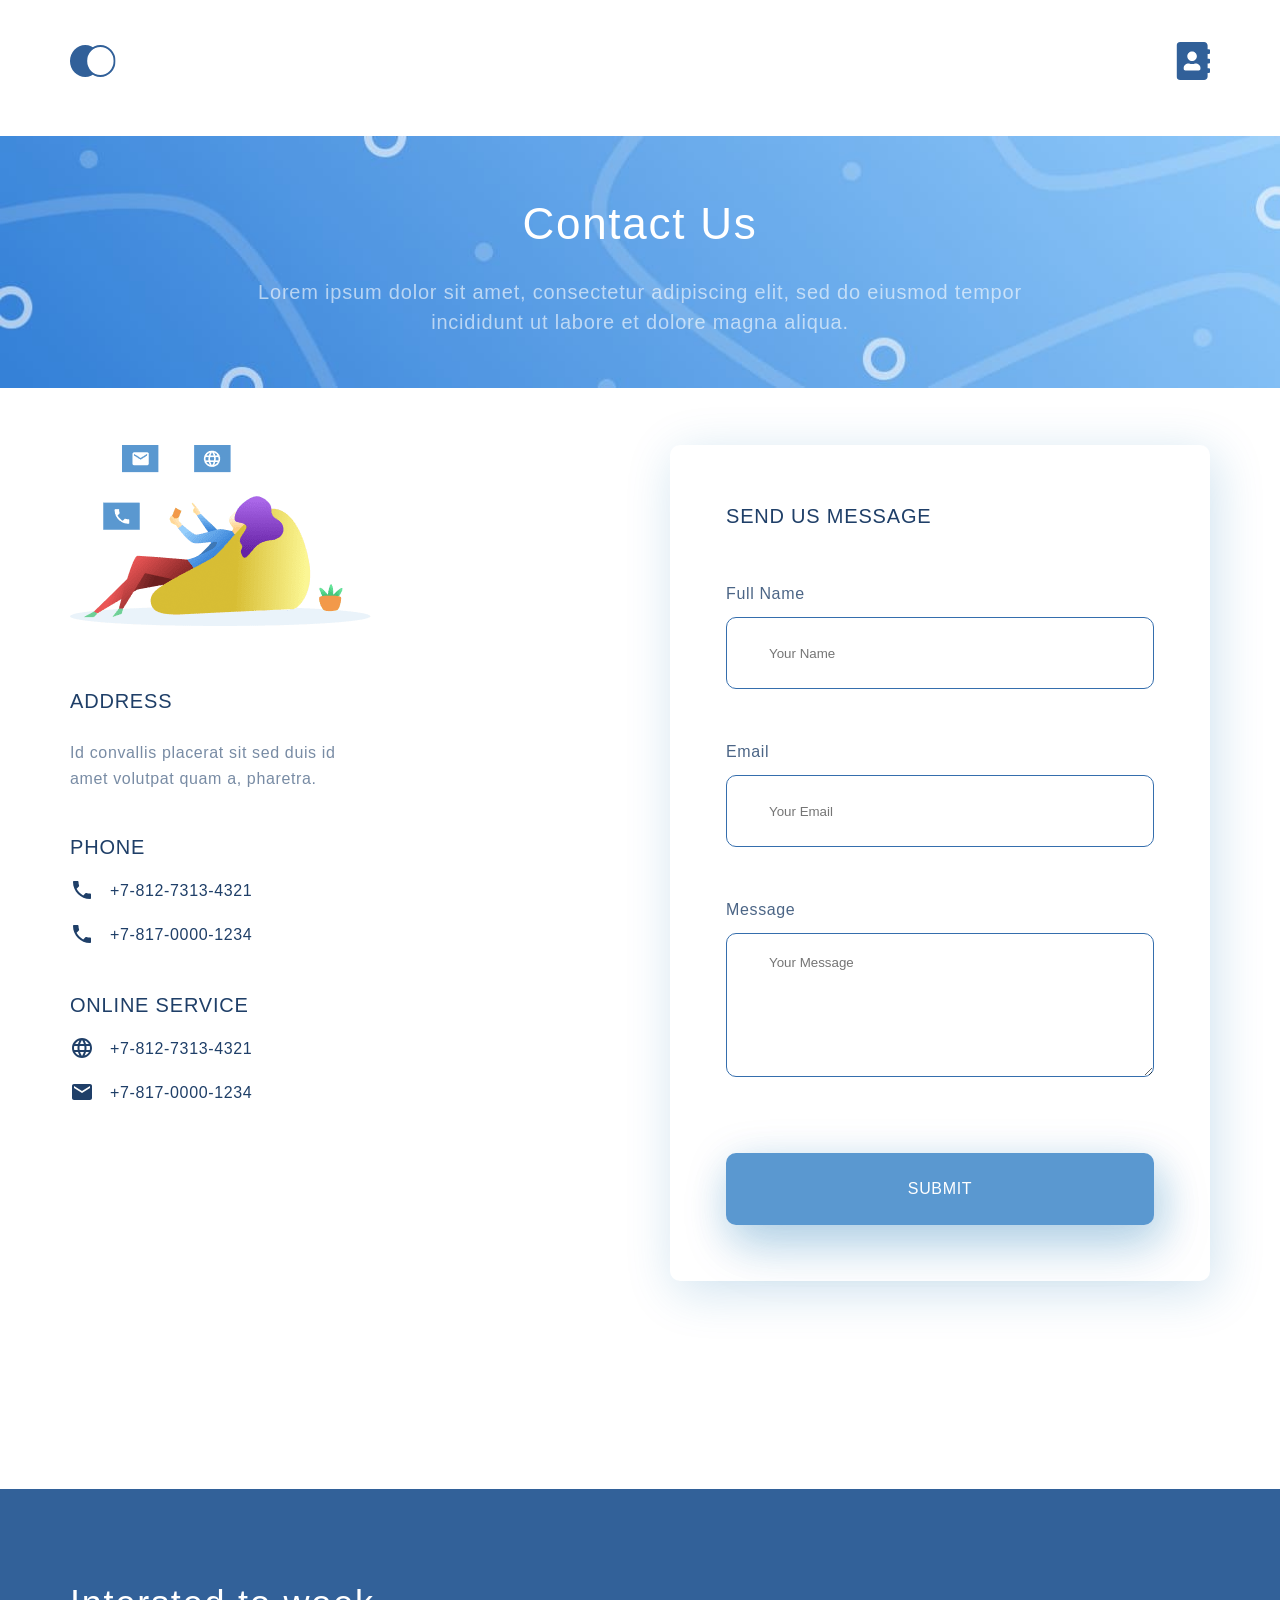
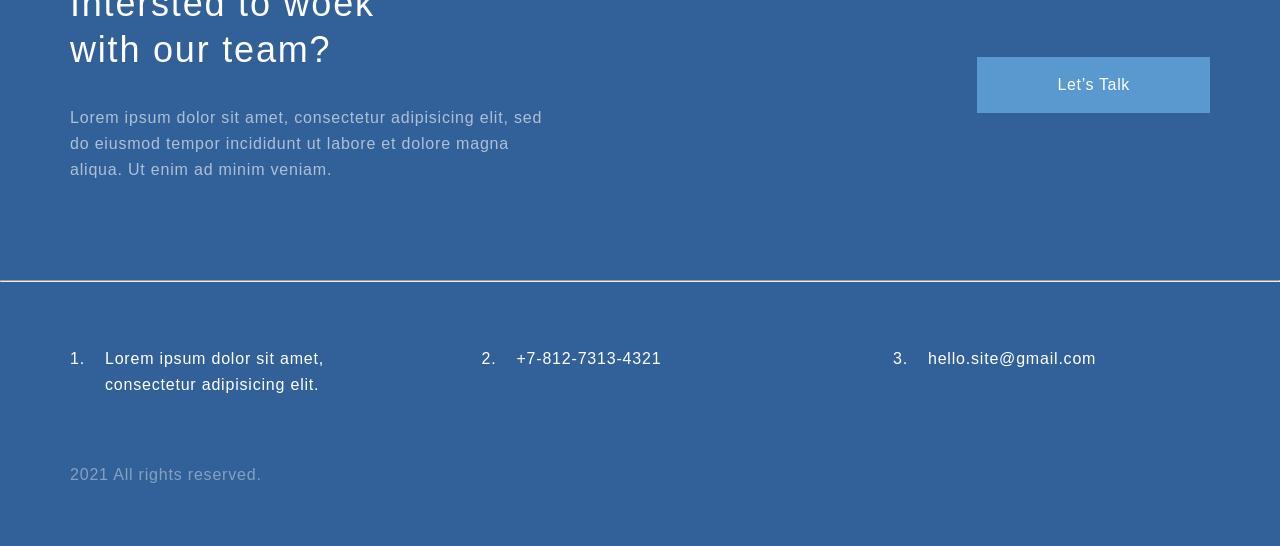
==== contacts.html @ 9a7fa758 "first commit" ====
<!DOCTYPE html>
<html lang="en">
<head>
    <meta charset="UTF-8">
    <meta http-equiv="X-UA-Compatible" content="IE=edge">
    <meta name="viewport" content="width=device-width, initial-scale=1.0">
    <title>Landing page</title>
    <link rel="stylesheet" href="style.css">
</head>
<body>
    

<div class="wrapper">
        <header class="header__contacts center">
            <div class="header__top">
                <div class="header__img">
                    <a class="main__link" href="index.html"><img src="img/logo.svg" alt="logo"></a> 
                </div>
                <div class="header__img">
                    <a class="main__link" href="contacts.html"><img src="img/address-book.svg" alt="address-book"></a>
                    </div>
            </div>
        </header>
        <header class="header__contacts-bottom">
            <h1>Contact Us</h1>
            <p class="header__contacts-bottom-text">Lorem ipsum dolor sit amet, consectetur adipiscing elit, sed do eiusmod tempor incididunt ut labore et dolore magna aliqua. </p>
        </header>
    <div class="main">
        <section class="content__info center">
            <div class="content">
                <div class="content__left">
                        <div class="content__img">
                            <img src="img/contacts/contacts-img.png" alt="contacts img" class="content__photo">
                        </div>
                        <div class="content__descriptions">
                            <h3 class="content__descriptions-heading">Address</h3>
                            <p class="content__descriptions-text">Id convallis placerat sit sed duis id amet volutpat quam a, pharetra.</p>
                        </div>
                        <div class="content__info">
                            <h3 class="content__info-heading">Phone</h3>
                            <ul class="content__info-menu">
                                <li class="content__info-list"><a href="tel:+7-812-7313-4321" class="content__info-link">+7-812-7313-4321</a></li>
                                <li class="content__info-list"><a href="tel:+7-817-0000-1234" class="content__info-link">+7-817-0000-1234</a></li>
                            </ul>
                        </div>
                        <div class="content__email">
                            <h3 class="content__email-heading">Online Service</h3>
                            <ul class="content__email-menu">
                                <li class="content__email-list"><a href="tel:+7-812-7313-4321" class="content__email-link">+7-812-7313-4321</a></li>
                                <li class="content__email-list email-list-email"><a href="tel:+7-817-0000-1234" class="content__email-link">+7-817-0000-1234</a></li>
                            </ul>
                        </div>
                </div>
                <div class="content__right">
                    <form class="content__right-form" action="#">
                        <h3 class="content__right-heading">Send Us Message</h3>
                        <label>Full Name</label>
                        <input class="content__right-input" placeholder="Your Name" type="text" required>
                        <label>Email</label>
                        <input class="content__right-input" placeholder="Your Email" type="email" required>
                        <label>Message</label>
                        <textarea class="content__right-input textarea" placeholder="Your Message"></textarea>
                        <button type="submit">Submit</button>
                    </form>
                </div>

            </div>
        </section>

        <section class="map center">
            <script type="text/javascript" charset="utf-8" async src="https://api-maps.yandex.ru/services/constructor/1.0/js/?um=constructor%3A8682f0d300680ddb1393c851a7692e107ff1461d1471325cd27510610062044e&amp;width=100%25&amp;height=480&amp;lang=ru_RU&amp;scroll=true"></script>

        </section>
    </div>
        <footer class="footer">
            <div class="footer__top center">
                <div class="footer__left">
                    <div class="footer__info">
                        <h3 class="footer__heading">Intersted to woek with our team?</h3>
                        <p class="footer__text">Lorem ipsum dolor sit amet, consectetur adipisicing elit, sed do eiusmod tempor incididunt ut labore et dolore magna aliqua. Ut enim ad minim veniam.</p>
                    </div>
                </div>
                <div class="footer__right">
                    <a class="footer__btn" href="#">Let’s Talk</a>
                </div>
            </div>
                <hr>
            <div class="footer__bottom center">
                <ul class="footer__menu">
                    <li class="footer__list list__one">Lorem ipsum dolor sit amet, consectetur adipisicing elit.</li>
                    <li class="footer__list list__two"> <a class="footer__link" href="tel:+7-812-7313-4321">+7-812-7313-4321</a></li>
                    <li class="footer__list list__three"><a class="footer__link" href="mailto:">hello.site@gmail.com</a></li>
                    <li class="footer__copyright">2021 All rights reserved.</li>
                </ul>
            </div> 
        </footer>

</div>


<script src="test.js"></script>

</body>
</html>
---- style.css ----
* {
  padding: 0;
  margin: 0;
  font-family: Roboto,sans-serif;
  font-style: normal;
  font-weight: normal;
  -webkit-box-sizing: border-box;
          box-sizing: border-box;
}

html, body {
  height: 100%;
}

.wrapper {
  display: -webkit-box;
  display: -ms-flexbox;
  display: flex;
  -webkit-box-orient: vertical;
  -webkit-box-direction: normal;
      -ms-flex-direction: column;
          flex-direction: column;
  height: 100%;
}

.main {
  -webkit-box-flex: 1;
      -ms-flex: 1 0 auto;
          flex: 1 0 auto;
}

.footer {
  -webkit-box-flex: 0;
      -ms-flex: 0 0 auto;
          flex: 0 0 auto;
}

.center {
  padding-left: calc(50% - 570px);
  padding-right: calc(50% - 570px);
}

.header {
  padding-top: 34px;
  padding-bottom: 93px;
  background: -webkit-gradient(linear, left bottom, left top, color-stop(8.84%, #EBF3FB), color-stop(31.12%, rgba(152, 195, 232, 0)));
  background: linear-gradient(0deg, #EBF3FB 8.84%, rgba(152, 195, 232, 0) 31.12%);
}

.header__content {
  display: -webkit-box;
  display: -ms-flexbox;
  display: flex;
  -webkit-box-pack: justify;
      -ms-flex-pack: justify;
          justify-content: space-between;
}

.header__bg {
  width: 555px;
  height: 480px;
  background: url(img/header-bg.png) no-repeat;
  margin-top: 100px;
}

.header__top {
  display: -webkit-box;
  display: -ms-flexbox;
  display: flex;
  -webkit-box-pack: justify;
      -ms-flex-pack: justify;
          justify-content: space-between;
  -webkit-box-align: center;
      -ms-flex-align: center;
          align-items: center;
}

.header__top .main__link {
  display: block;
}

.header__info {
  width: 505px;
  padding-top: 107px;
  padding-bottom: 97px;
}

.header__heading {
  font-weight: 300;
  font-size: 64px;
  line-height: 74px;
  letter-spacing: 0.04em;
  color: #1F3F68;
}

.header__text {
  width: 425px;
  padding-top: 32px;
  font-size: 16px;
  line-height: 26px;
  letter-spacing: 0.05em;
  color: #1F3F68;
  opacity: 0.6;
}

.header__link {
  background: #5A98D0;
  -webkit-box-shadow: 5px 10px 20px rgba(53, 110, 173, 0.2);
          box-shadow: 5px 10px 20px rgba(53, 110, 173, 0.2);
  border-radius: 10px;
  text-decoration: none;
  font-size: 16px;
  line-height: 26px;
  text-align: center;
  letter-spacing: 0.04em;
  color: #FFFFFF;
  padding: 15px 50px;
  margin-top: 71px;
  display: inline-block;
}

.what-we-do {
  padding-top: 64px;
  min-height: 585px;
}

.what-we-do__header {
  font-weight: 300;
  font-size: 36px;
  line-height: 46px;
  text-align: center;
  letter-spacing: 0.05em;
  color: #000000;
}

.what-we-do__content {
  display: -webkit-box;
  display: -ms-flexbox;
  display: flex;
  -webkit-box-pack: justify;
      -ms-flex-pack: justify;
          justify-content: space-between;
  margin-top: 64px;
}

.what-we-do__items {
  padding: 44px 32px;
  display: -webkit-box;
  display: -ms-flexbox;
  display: flex;
  -webkit-box-orient: vertical;
  -webkit-box-direction: normal;
      -ms-flex-direction: column;
          flex-direction: column;
  -webkit-box-align: center;
      -ms-flex-align: center;
          align-items: center;
  -webkit-box-pack: center;
      -ms-flex-pack: center;
          justify-content: center;
  width: 359px;
  min-height: 480px;
  background: #FFFFFF;
  -webkit-box-shadow: 5px 20px 50px rgba(16, 112, 177, 0.2);
          box-shadow: 5px 20px 50px rgba(16, 112, 177, 0.2);
  border-radius: 10px;
}

.what-we-do__img {
  width: 180px;
}

.what-we-do__img img {
  width: 100%;
  height: 100%;
  -o-object-fit: cover;
     object-fit: cover;
  margin: 0 auto;
  display: -webkit-box;
  display: -ms-flexbox;
  display: flex;
  -webkit-transform: scale(0.8);
          transform: scale(0.8);
}

.what-we-do__info {
  -webkit-box-flex: 1;
      -ms-flex-positive: 1;
          flex-grow: 1;
}

.what-we-do__heading {
  padding-top: 51px;
  font-size: 20px;
  line-height: 30px;
  letter-spacing: 0.05em;
  color: #1F3F68;
  width: 283px;
}

.what-we-do__text {
  padding-top: 14px;
  width: 268px;
  font-size: 16px;
  line-height: 26px;
  letter-spacing: 0.05em;
  color: #1F3F68;
  opacity: 0.6;
}

.what-we-do__block-link {
  -ms-flex-item-align: start;
      align-self: flex-start;
  min-height: 27px;
  padding-top: 29px;
}

.what-we-do__link {
  display: inline-block;
  font-size: 14px;
  line-height: 30px;
  letter-spacing: 0.05em;
  color: #5A98D0;
  text-decoration: none;
}

.what-we-do__photo {
  margin-left: 24px;
  display: inline-block;
  vertical-align: middle;
}

.project {
  padding-top: 64px;
  padding-bottom: 112px;
}

.project__header {
  font-weight: 300;
  font-size: 36px;
  line-height: 46px;
  text-align: center;
  letter-spacing: 0.05em;
  color: #000000;
}

.project__text {
  font-size: 16px;
  line-height: 26px;
  text-align: center;
  letter-spacing: 0.05em;
  color: #222222;
  margin: 0 auto;
  padding-top: 32px;
}

.project__top {
  padding-top: 64px;
}

.project__bottom {
  display: -webkit-box;
  display: -ms-flexbox;
  display: flex;
  -webkit-box-pack: justify;
      -ms-flex-pack: justify;
          justify-content: space-between;
  padding-top: 32px;
}

.project__items {
  position: relative;
  display: -webkit-box;
  display: -ms-flexbox;
  display: flex;
}

.project .info__top {
  position: absolute;
  top: 64px;
  right: 64px;
  font-size: 32px;
  line-height: 46px;
  text-align: right;
  letter-spacing: 0.05em;
  color: #FFFFFF;
}

.project__info {
  position: absolute;
  top: 32px;
  left: 32px;
  font-size: 32px;
  line-height: 46px;
  text-align: right;
  letter-spacing: 0.05em;
  color: #FFFFFF;
}

.footer {
  min-height: 657px;
  background: url(img/footer-bg.jpg);
}

.footer__top {
  display: -webkit-box;
  display: -ms-flexbox;
  display: flex;
  -webkit-box-pack: justify;
      -ms-flex-pack: justify;
          justify-content: space-between;
  min-height: 391px;
  -webkit-box-align: center;
      -ms-flex-align: center;
          align-items: center;
}

.footer__left {
  padding: 91px 0 96px;
}

.footer__heading {
  width: 340px;
  font-size: 36px;
  line-height: 46px;
  letter-spacing: 0.05em;
  color: #FFFFFF;
}

.footer__text {
  padding-top: 32px;
  width: 495px;
  font-size: 16px;
  line-height: 26px;
  letter-spacing: 0.05em;
  color: #FFFFFF;
  opacity: 0.6;
}

.footer__btn {
  font-size: 16px;
  line-height: 26px;
  text-align: center;
  letter-spacing: 0.04em;
  color: #FFFFFF;
  text-decoration: none;
  background: #5A98D0;
  padding: 15px 80px;
  display: inline-block;
}

.footer__menu {
  margin-top: 64px;
  display: -webkit-box;
  display: -ms-flexbox;
  display: flex;
  -webkit-box-pack: justify;
      -ms-flex-pack: justify;
          justify-content: space-between;
  -ms-flex-wrap: wrap;
      flex-wrap: wrap;
  list-style: none;
}

.footer__list {
  display: -webkit-box;
  display: -ms-flexbox;
  display: flex;
  width: 317px;
  font-size: 16px;
  line-height: 26px;
  letter-spacing: 0.05em;
  color: #FFFFFF;
}

.footer .list__one:before {
  content: "1.";
  margin-right: 20px;
}

.footer .list__two:before {
  content: "2.";
  margin-right: 20px;
}

.footer .list__three:before {
  content: "3.";
  margin-right: 20px;
}

.footer__link {
  text-decoration: none;
  color: #FFFFFF;
}

.footer__copyright {
  padding-top: 64px;
  font-size: 16px;
  line-height: 26px;
  letter-spacing: 0.05em;
  color: #FFFFFF;
  opacity: 0.4;
}

.header__contacts {
  padding-top: 37px;
  padding-bottom: 47px;
}

.header__contacts-bottom {
  background: url(img/contacts/header-bg_contacts.jpg) no-repeat;
  background-size: cover;
  padding: 51px 0;
}

.header__contacts-bottom h1 {
  font-weight: 500;
  font-size: 44px;
  line-height: 74px;
  text-align: center;
  letter-spacing: 0.04em;
  color: #FFFFFF;
}

.header__contacts-bottom-text {
  width: 780px;
  padding-top: 16px;
  font-size: 20px;
  line-height: 30px;
  text-align: center;
  letter-spacing: 0.04em;
  color: rgba(255, 255, 255, 0.6);
  margin: 0 auto;
}

.content {
  display: -webkit-box;
  display: -ms-flexbox;
  display: flex;
  -webkit-box-pack: justify;
      -ms-flex-pack: justify;
          justify-content: space-between;
  padding-top: 17px;
}

.content__left {
  width: 301px;
}

.content__info, .content__email {
  padding-top: 40px;
}

.content__descriptions-heading, .content__info-heading, .content__email-heading {
  font-weight: 500;
  font-size: 20px;
  line-height: 30px;
  letter-spacing: 0.04em;
  color: #1F3F68;
  text-transform: uppercase;
}

.content__info-menu, .content__email-menu {
  list-style: none;
}

.content__descriptions-text, .content__info-link, .content__email-link {
  font-weight: 300;
  font-size: 16px;
  line-height: 26px;
  letter-spacing: 0.04em;
  color: #1F3F68;
  opacity: 0.6;
}

.content__descriptions-text {
  width: 300px;
  margin-top: 24px;
}

.content__info-link, .content__email-link {
  opacity: 1;
  text-decoration: none;
}

.content__descriptions {
  padding-top: 56px;
}

.content__right {
  width: 540px;
}

.content__right-form {
  -webkit-box-sizing: border-box;
          box-sizing: border-box;
  padding: 56px;
  background: #FFFFFF;
  -webkit-box-shadow: 5px 10px 50px rgba(16, 112, 177, 0.2);
          box-shadow: 5px 10px 50px rgba(16, 112, 177, 0.2);
  border-radius: 10px;
}

.content__right-input {
  width: 428px;
  height: 72px;
  border: 1px solid #356EAD;
  -webkit-box-sizing: border-box;
          box-sizing: border-box;
  border-radius: 10px;
  padding-left: 42px;
  padding-right: 50px;
  outline: none;
  color: #1F3F68;
}

.content__right:placeholder {
  font-weight: 300;
  font-size: 16px;
  line-height: 30px;
  letter-spacing: 0.04em;
  color: #1F3F68;
  opacity: 0.2;
}

.content__right label {
  padding-top: 48px;
  padding-bottom: 8px;
  display: block;
  font-size: 16px;
  line-height: 30px;
  letter-spacing: 0.04em;
  color: #1F3F68;
  opacity: 0.8;
}

.content__right .textarea {
  width: 428px;
  height: 144px;
  padding-top: 21px;
}

.content__right-heading {
  font-weight: 500;
  font-size: 20px;
  line-height: 30px;
  letter-spacing: 0.04em;
  color: #1F3F68;
  text-transform: uppercase;
}

.content__info-list, .content__email-list {
  margin-top: 16px;
  display: -webkit-box;
  display: -ms-flexbox;
  display: flex;
}

.content__info-list::before {
  content: url(img/contacts/phone.svg);
  margin-right: 16px;
}

.content__email-list::before {
  content: url(img/contacts/web.svg);
  margin-right: 16px;
}

.content .email-list-email::before {
  content: url(img/contacts/email.svg);
  margin-right: 16px;
}

.content button {
  -webkit-filter: drop-shadow(5px 10px 20px rgba(16, 112, 177, 0.2));
          filter: drop-shadow(5px 10px 20px rgba(16, 112, 177, 0.2));
  font-weight: 500;
  font-size: 16px;
  line-height: 26px;
  text-align: center;
  letter-spacing: 0.04em;
  color: #FFFFFF;
  background: #5A98D0;
  -webkit-box-shadow: 5px 20px 50px rgba(16, 112, 177, 0.2);
          box-shadow: 5px 20px 50px rgba(16, 112, 177, 0.2);
  border-radius: 10px;
  padding: 23px 0;
  width: 428px;
  -webkit-box-sizing: border-box;
          box-sizing: border-box;
  outline: none;
  border: none;
  cursor: pointer;
  margin-top: 72px;
  text-transform: uppercase;
}

.map {
  padding-top: 96px;
  padding-bottom: 112px;
}

@media (max-width: 1140px) {
  .center {
    padding-left: calc(50% - 500px);
    padding-right: calc(50% - 500px);
  }
  .content {
    -ms-flex-pack: distribute;
        justify-content: space-around;
  }
  .content__left {
    margin: 0 auto;
  }
}

@media (max-width: 952px) {
  .center {
    padding-left: calc(50% - 370px);
    padding-right: calc(50% - 370px);
  }
  .header__contacts {
    padding-top: 10px;
    padding-bottom: 41px;
  }
  .header__contacts-bottom-text {
    width: 520px;
  }
  .content__info .content {
    -webkit-box-orient: vertical;
    -webkit-box-direction: normal;
        -ms-flex-direction: column;
            flex-direction: column;
    -webkit-box-align: center;
        -ms-flex-align: center;
            align-items: center;
    padding-top: 24px;
  }
  .content__info .content__left {
    margin: 0;
  }
  .content__info .content__right-form {
    margin: 64px auto 0;
  }
  .content__info .content__right-heading {
    width: 178px;
  }
}

@media (max-width: 767px) {
  .center {
    padding-left: calc( 50% - 170px);
    padding-right: calc( 50% - 170px);
  }
  .header__contacts-bottom h1 {
    font-size: 24px;
    line-height: 28px;
  }
  .header__contacts-bottom-text {
    padding-top: 32px;
    font-size: 16px;
    width: 341px;
  }
  .content__info .content {
    padding-top: 46px;
  }
  .content__info .content__info {
    padding-top: 34px;
  }
  .content__info .content__right {
    width: 343px;
  }
  .content__info .content__right-form {
    width: 343px;
    padding: 35px;
  }
  .content__info .content__right-heading {
    width: auto;
    font-size: 16px;
  }
  .content__info .content__right-form {
    margin-top: 32px;
  }
  .content__info .content__right-input {
    width: 271px;
    height: 46px;
    padding-left: 26px;
    font-size: 14px;
  }
  .content__info .content .textarea {
    height: 92px;
  }
  .content__info .content label {
    font-size: 14px;
    padding-top: 20px;
  }
  .content__info .content button {
    width: 271px;
    margin-top: 46px;
  }
  .map {
    padding-top: 64px;
    padding-bottom: 64px;
  }
  .footer__heading {
    width: 220px;
    margin: 0 auto;
  }
}

@media (max-width: 350px) {
  .center {
    padding-left: calc( 50% - 145px);
    padding-right: calc( 50% - 145px);
  }
  .header__contacts {
    padding-bottom: 33px;
  }
  .header__contacts-bottom-text {
    width: 300px;
  }
  .content__info .content {
    text-align: center;
  }
  .content__info .content li {
    display: -webkit-box;
    display: -ms-flexbox;
    display: flex;
    -webkit-box-pack: center;
        -ms-flex-pack: center;
            justify-content: center;
  }
  .content__info .content__right {
    width: 300px;
  }
  .content__info .content__right-form {
    width: 300px;
    display: -webkit-box;
    display: -ms-flexbox;
    display: flex;
    -webkit-box-orient: vertical;
    -webkit-box-direction: normal;
        -ms-flex-direction: column;
            flex-direction: column;
    -webkit-box-align: center;
        -ms-flex-align: center;
            align-items: center;
  }
  .map {
    padding-top: 32px;
    padding-bottom: 32px;
  }
  .content__info .content button {
    padding: 10px 0;
  }
}

@media (max-width: 1140px) {
  .center {
    padding-left: calc(50% - 500px);
    padding-right: calc(50% - 500px);
  }
  .header__bg {
    background-size: 450px 450px;
    display: -webkit-box;
    display: -ms-flexbox;
    display: flex;
    width: 450px;
    height: 450px;
  }
  .what-we-do__content {
    -ms-flex-wrap: wrap;
        flex-wrap: wrap;
    -webkit-box-pack: space-evenly;
        -ms-flex-pack: space-evenly;
            justify-content: space-evenly;
  }
  .what-we-do__items:not(:last-child) {
    margin-bottom: 64px;
  }
  .project__items {
    width: 950px;
    margin: 0 auto;
  }
  .project__photo {
    width: 950px;
  }
  .project__items-small {
    width: 450px;
  }
  .project__photo-small {
    width: 450px;
  }
  .footer__top {
    -ms-flex-pack: distribute;
        justify-content: space-around;
  }
  .footer__menu {
    margin-left: 49px;
  }
}

@media (min-width: 953px) and (max-width: 999px) {
  .footer__list {
    margin-bottom: 30px;
  }
}

@media (max-width: 952px) {
  .center {
    padding-left: calc(50% - 370px);
    padding-right: calc(50% - 370px);
  }
  .header__content {
    position: relative;
  }
  .header__bg {
    background-size: 336px 292px;
    display: -webkit-box;
    display: -ms-flexbox;
    display: flex;
    -ms-flex-item-align: end;
        align-self: flex-end;
    position: absolute;
    right: 0;
    top: 185px;
    width: 336px;
    height: 292px;
    z-index: -1;
  }
  .what-we-do__content {
    -webkit-box-orient: vertical;
    -webkit-box-direction: normal;
        -ms-flex-direction: column;
            flex-direction: column;
    -webkit-box-align: center;
        -ms-flex-align: center;
            align-items: center;
  }
  .what-we-do__items:not(:last-child) {
    margin-bottom: 32px;
  }
  .project {
    padding-top: 95px;
    padding-bottom: 109px;
  }
  .project__items {
    width: 704px;
    margin: 0 auto;
  }
  .project__photo {
    width: 704px;
  }
  .project__items-small {
    width: 336px;
  }
  .project__photo-small {
    width: 100%;
  }
  .project__info {
    top: 19px;
    left: 19px;
    font-size: 26px;
  }
  .footer__top {
    -ms-flex-pack: distribute;
        justify-content: space-around;
  }
  .footer__text {
    width: 336px;
  }
  .footer__btn {
    padding: 3px 30px;
  }
  .footer__menu {
    -webkit-box-orient: vertical;
    -webkit-box-direction: normal;
        -ms-flex-direction: column;
            flex-direction: column;
    margin-left: 124px;
  }
  .footer__list {
    margin-bottom: 24px;
    width: 515px;
  }
  .footer .list__one::before, .footer .list__two::before, .footer .list__three::before {
    margin-right: 36px;
  }
  .footer__copyright {
    padding-top: 54px;
    padding-bottom: 64px;
  }
}

@media (max-width: 767px) {
  .center {
    padding-left: calc(50% - 170px);
    padding-right: calc(50% - 170px);
  }
  .header {
    padding-top: 16px;
    padding-bottom: 41px;
  }
  .header__top {
    display: -webkit-box;
    display: -ms-flexbox;
    display: flex;
    -webkit-box-align: end;
        -ms-flex-align: end;
            align-items: flex-end;
  }
  .header__info {
    padding-top: 28px;
    padding-bottom: 0;
    margin: 0 auto;
  }
  .header__bg {
    display: none;
  }
  .header__heading {
    font-weight: 300;
    font-size: 32px;
    line-height: 37px;
    text-align: center;
  }
  .header__text {
    padding-top: 12px;
    width: 343px;
    text-align: center;
  }
  .header__link {
    margin: 32px auto 0;
    font-size: 12px;
    line-height: 26px;
    width: 108px;
    display: -webkit-box;
    display: -ms-flexbox;
    display: flex;
    -webkit-box-pack: center;
        -ms-flex-pack: center;
            justify-content: center;
    padding: 0;
  }
  .what-we-do__header {
    font-weight: 300;
    font-size: 24px;
    line-height: 28px;
    letter-spacing: 0;
  }
  .what-we-do__content {
    margin-top: 32px;
  }
  .what-we-do__items {
    width: 334px;
  }
  .project {
    padding-top: 32px;
    padding-bottom: 48px;
  }
  .project__header {
    font-weight: 300;
    font-size: 24px;
    line-height: 28px;
    letter-spacing: 0;
  }
  .project__text {
    width: 343px;
  }
  .project__top {
    padding-top: 82px;
  }
  .project__items {
    width: 343px;
  }
  .project__photo {
    width: 343px;
  }
  .project .info__top {
    font-size: 16px;
    line-height: 19px;
    text-align: right;
    top: 16px;
    right: 16px;
  }
  .project__info {
    font-size: 16px;
    line-height: 19px;
    top: 16px;
    left: 16px;
  }
  .project__bottom {
    -webkit-box-orient: vertical;
    -webkit-box-direction: normal;
        -ms-flex-direction: column;
            flex-direction: column;
    padding-top: 16px;
  }
  .project__items-small:not(:last-child) {
    padding-bottom: 16px;
  }
  .footer__top {
    -webkit-box-orient: vertical;
    -webkit-box-direction: normal;
        -ms-flex-direction: column;
            flex-direction: column;
  }
  .footer__left {
    padding: 18px 0 40px;
  }
  .footer__heading {
    font-size: 24px;
    line-height: 28px;
    text-align: center;
  }
  .footer__text {
    font-size: 16px;
    line-height: 26px;
    text-align: center;
  }
  .footer hr {
    margin-top: 20px;
  }
  .footer__menu {
    margin-left: 0;
    -webkit-box-align: center;
        -ms-flex-align: center;
            align-items: center;
  }
  .footer__list {
    width: 304px;
  }
  .footer__copyright {
    margin: 0 auto;
  }
  .footer .list__one::before, .footer .footer .list__two::before, .footer .footer .list__three::before {
    margin-right: 23px;
  }
}

@media (max-width: 350px) {
  .center {
    padding-left: calc( 50% - 150px);
    padding-right: calc( 50% - 150px);
  }
  .header__text {
    width: 300px;
  }
  .what-we-do__header {
    font-size: 22px;
  }
  .what-we-do__items {
    width: 300px;
    padding: 42px 15px 22px;
  }
  .what-we-do__info {
    width: 276px;
  }
  .project__text {
    width: 300px;
  }
  .project__items, .project__photo {
    width: 300px;
  }
  .footer__text {
    width: 300px;
  }
  .footer__btn {
    padding: 3px 18px;
  }
}
/*# sourceMappingURL=style.css.map */
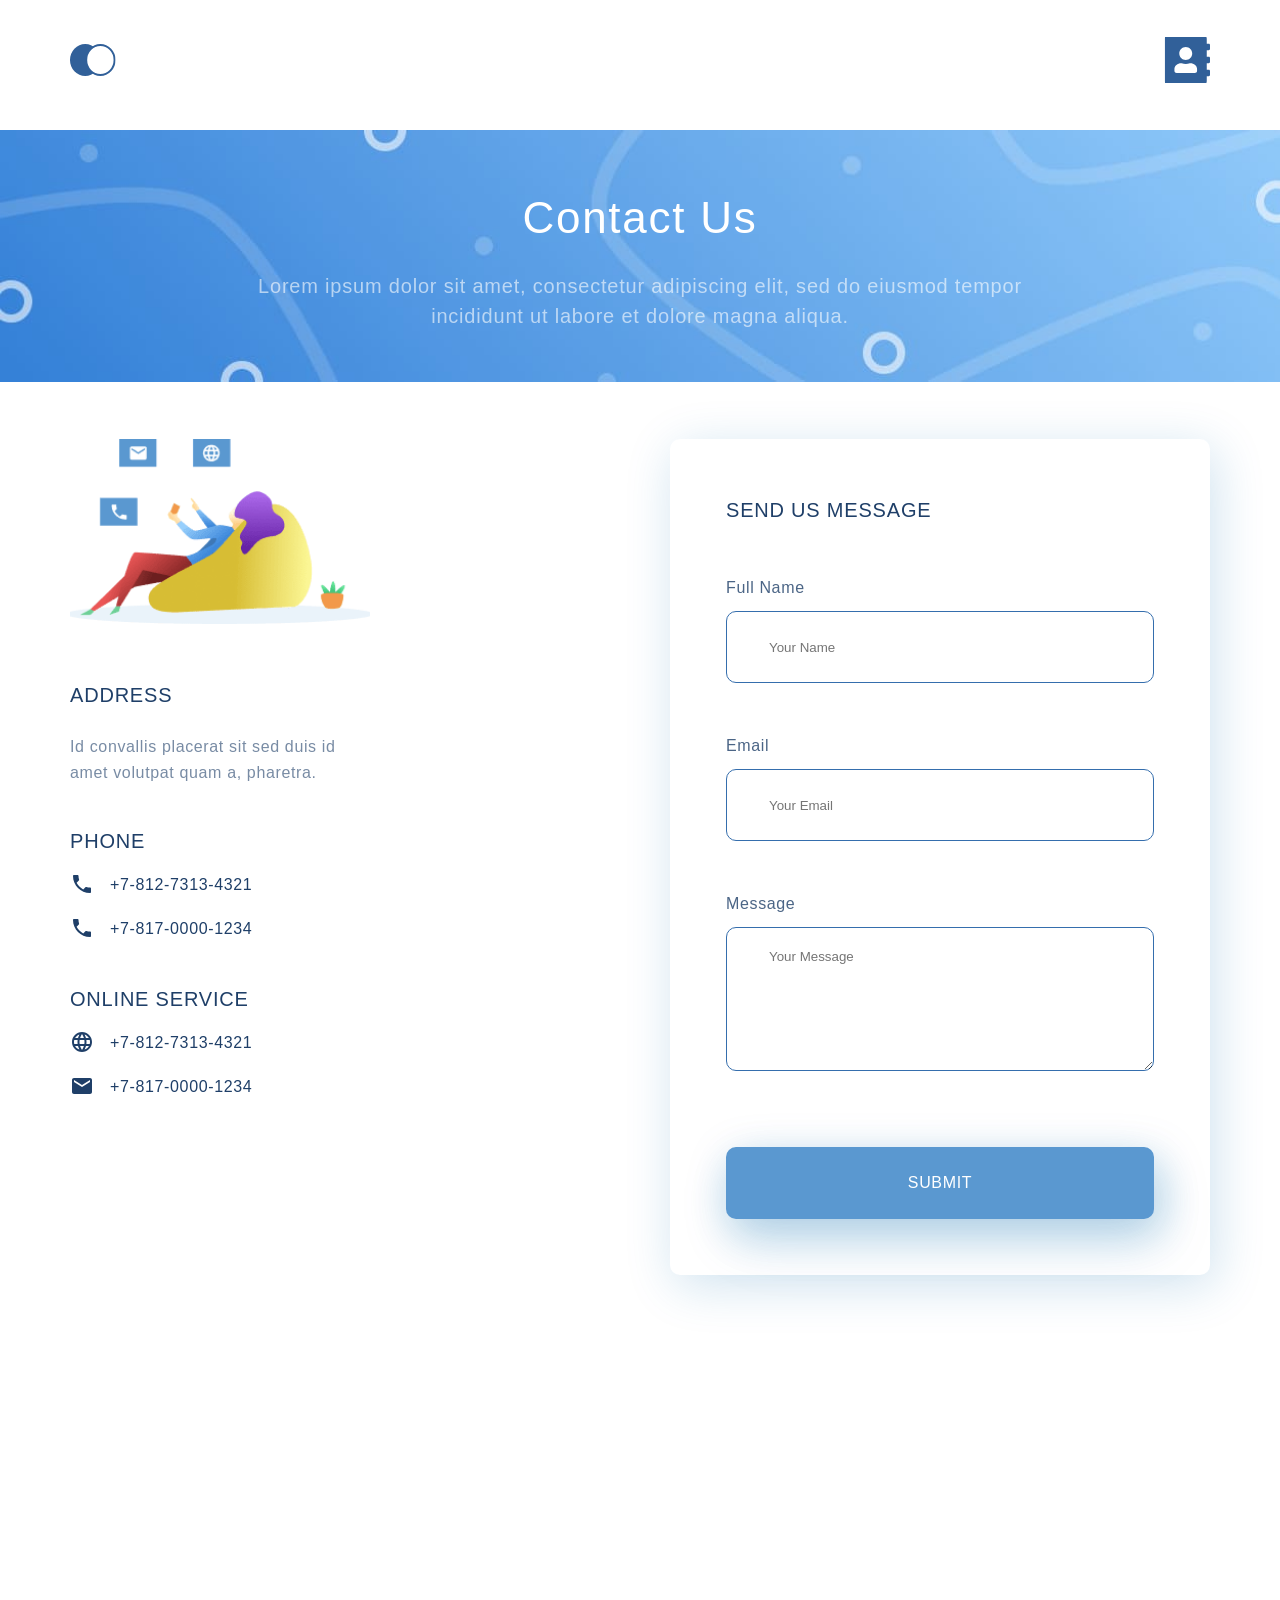
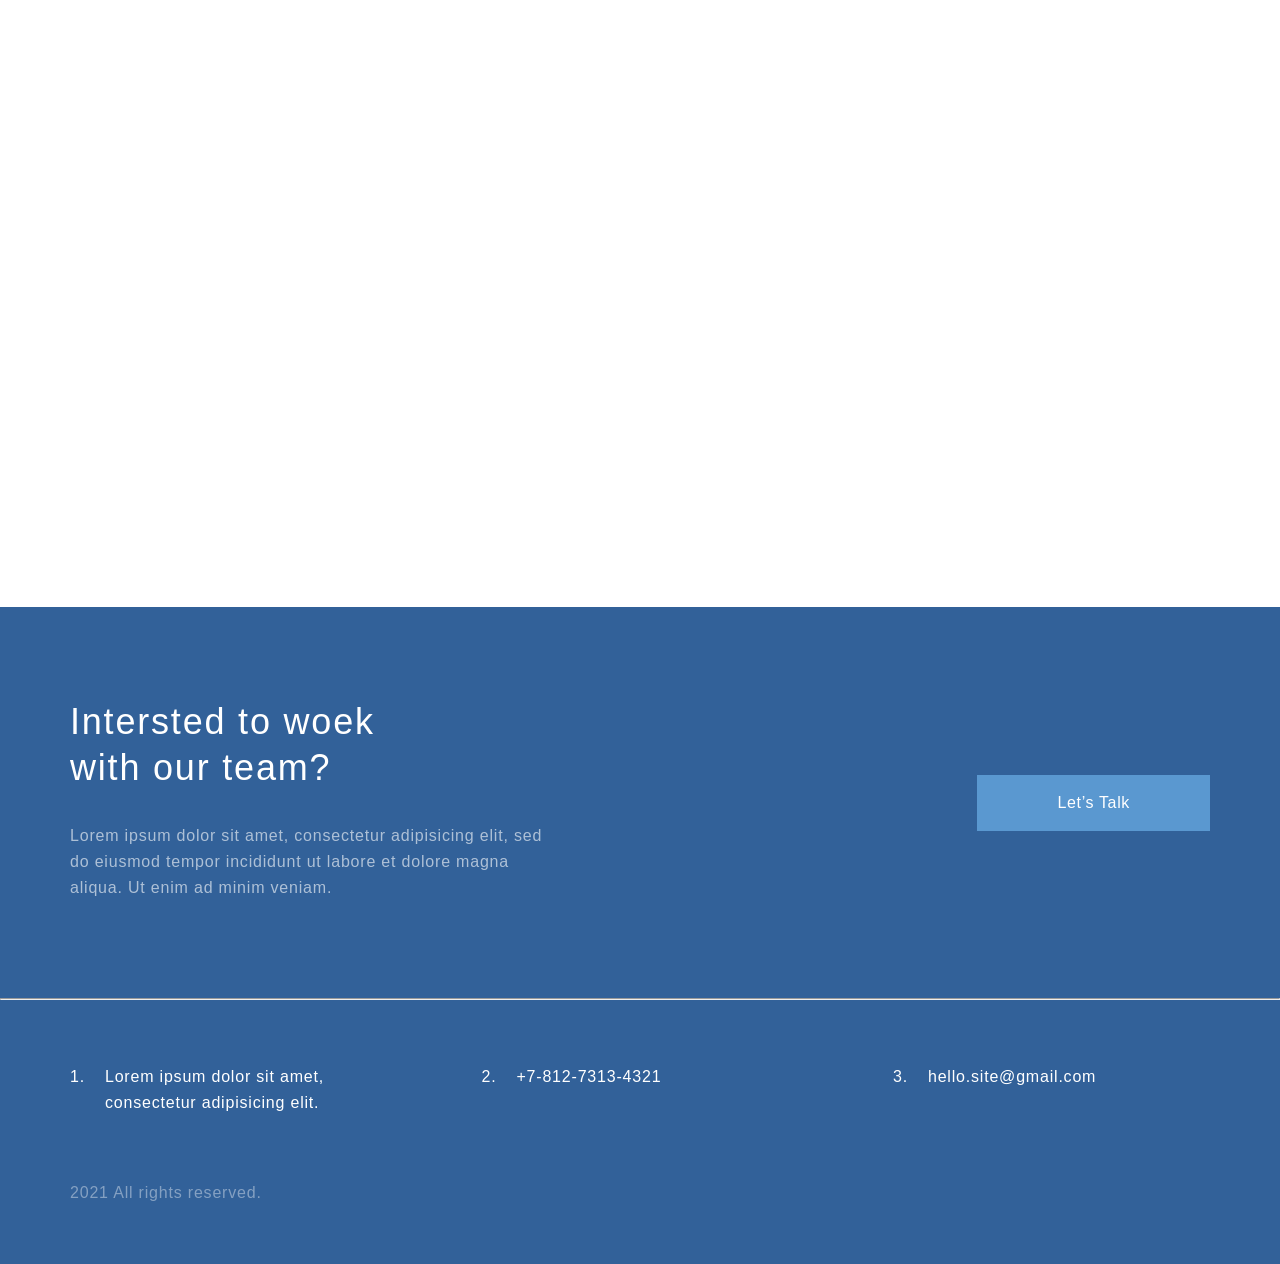
==== commit 7393f0eb: "Landing page" ====
--- a/contacts.html
+++ b/contacts.html
@@ -1,104 +1,115 @@
-<!DOCTYPE html>
-<html lang="en">
-<head>
-    <meta charset="UTF-8">
-    <meta http-equiv="X-UA-Compatible" content="IE=edge">
-    <meta name="viewport" content="width=device-width, initial-scale=1.0">
-    <title>Landing page</title>
-    <link rel="stylesheet" href="style.css">
-</head>
-<body>
-    
-
-<div class="wrapper">
-        <header class="header__contacts center">
-            <div class="header__top">
-                <div class="header__img">
-                    <a class="main__link" href="index.html"><img src="img/logo.svg" alt="logo"></a> 
-                </div>
-                <div class="header__img">
-                    <a class="main__link" href="contacts.html"><img src="img/address-book.svg" alt="address-book"></a>
-                    </div>
-            </div>
-        </header>
-        <header class="header__contacts-bottom">
-            <h1>Contact Us</h1>
-            <p class="header__contacts-bottom-text">Lorem ipsum dolor sit amet, consectetur adipiscing elit, sed do eiusmod tempor incididunt ut labore et dolore magna aliqua. </p>
-        </header>
-    <div class="main">
-        <section class="content__info center">
-            <div class="content">
-                <div class="content__left">
-                        <div class="content__img">
-                            <img src="img/contacts/contacts-img.png" alt="contacts img" class="content__photo">
-                        </div>
-                        <div class="content__descriptions">
-                            <h3 class="content__descriptions-heading">Address</h3>
-                            <p class="content__descriptions-text">Id convallis placerat sit sed duis id amet volutpat quam a, pharetra.</p>
-                        </div>
-                        <div class="content__info">
-                            <h3 class="content__info-heading">Phone</h3>
-                            <ul class="content__info-menu">
-                                <li class="content__info-list"><a href="tel:+7-812-7313-4321" class="content__info-link">+7-812-7313-4321</a></li>
-                                <li class="content__info-list"><a href="tel:+7-817-0000-1234" class="content__info-link">+7-817-0000-1234</a></li>
-                            </ul>
-                        </div>
-                        <div class="content__email">
-                            <h3 class="content__email-heading">Online Service</h3>
-                            <ul class="content__email-menu">
-                                <li class="content__email-list"><a href="tel:+7-812-7313-4321" class="content__email-link">+7-812-7313-4321</a></li>
-                                <li class="content__email-list email-list-email"><a href="tel:+7-817-0000-1234" class="content__email-link">+7-817-0000-1234</a></li>
-                            </ul>
-                        </div>
-                </div>
-                <div class="content__right">
-                    <form class="content__right-form" action="#">
-                        <h3 class="content__right-heading">Send Us Message</h3>
-                        <label>Full Name</label>
-                        <input class="content__right-input" placeholder="Your Name" type="text" required>
-                        <label>Email</label>
-                        <input class="content__right-input" placeholder="Your Email" type="email" required>
-                        <label>Message</label>
-                        <textarea class="content__right-input textarea" placeholder="Your Message"></textarea>
-                        <button type="submit">Submit</button>
-                    </form>
-                </div>
-
-            </div>
-        </section>
-
-        <section class="map center">
-            <script type="text/javascript" charset="utf-8" async src="https://api-maps.yandex.ru/services/constructor/1.0/js/?um=constructor%3A8682f0d300680ddb1393c851a7692e107ff1461d1471325cd27510610062044e&amp;width=100%25&amp;height=480&amp;lang=ru_RU&amp;scroll=true"></script>
-
-        </section>
-    </div>
-        <footer class="footer">
-            <div class="footer__top center">
-                <div class="footer__left">
-                    <div class="footer__info">
-                        <h3 class="footer__heading">Intersted to woek with our team?</h3>
-                        <p class="footer__text">Lorem ipsum dolor sit amet, consectetur adipisicing elit, sed do eiusmod tempor incididunt ut labore et dolore magna aliqua. Ut enim ad minim veniam.</p>
-                    </div>
-                </div>
-                <div class="footer__right">
-                    <a class="footer__btn" href="#">Let’s Talk</a>
-                </div>
-            </div>
-                <hr>
-            <div class="footer__bottom center">
-                <ul class="footer__menu">
-                    <li class="footer__list list__one">Lorem ipsum dolor sit amet, consectetur adipisicing elit.</li>
-                    <li class="footer__list list__two"> <a class="footer__link" href="tel:+7-812-7313-4321">+7-812-7313-4321</a></li>
-                    <li class="footer__list list__three"><a class="footer__link" href="mailto:">hello.site@gmail.com</a></li>
-                    <li class="footer__copyright">2021 All rights reserved.</li>
-                </ul>
-            </div> 
-        </footer>
-
-</div>
-
-
-<script src="test.js"></script>
-
-</body>
+<!DOCTYPE html>
+<html lang="en">
+<head>
+    <meta charset="UTF-8">
+    <meta http-equiv="X-UA-Compatible" content="IE=edge">
+    <meta name="viewport" content="width=device-width, initial-scale=1.0">
+    <title>Landing page</title>
+    <link rel="stylesheet" href="style.css">
+</head>
+<body>
+    
+<div class="wrapper">
+    <header class="header__contacts center">
+        <div class="header__top">
+            <div class="header__img">
+                <a class="main__link" href="index.html">
+                    <img src="img/logo.svg" alt="logo">
+                </a> 
+            </div>
+            <div class="header__img">
+                <a class="main__link" href="contacts.html">
+                    <img src="img/address-book.svg" alt="address-book">
+                </a>
+            </div>
+        </div>
+    </header>
+    <header class="header__contacts-bottom">
+        <h1>Contact Us</h1>
+        <p class="header__contacts-bottom-text">Lorem ipsum dolor sit amet, consectetur adipiscing elit, sed do eiusmod tempor incididunt ut labore et dolore magna aliqua. </p>
+    </header>
+
+    <main class="main">
+        <section class="content__info center">
+            <div class="content">
+                <div class="content__left">
+                        <div class="content__img">
+                            <img src="img/contacts/contacts-img.png" alt="contacts img" class="content__photo">
+                        </div>
+                        <div class="content__descriptions">
+                            <h3 class="content__descriptions-heading">Address</h3>
+                            <p class="content__descriptions-text">Id convallis placerat sit sed duis id amet volutpat quam a, pharetra.</p>
+                        </div>
+                        <div class="content__info">
+                            <h3 class="content__info-heading">Phone</h3>
+                            <ul class="content__info-menu">
+                                <li class="content__info-list">
+                                    <a href="tel:+781273134321" class="content__info-link">+7-812-7313-4321</a>
+                                </li>
+                                <li class="content__info-list">
+                                    <a href="tel:+781700001234" class="content__info-link">+7-817-0000-1234</a>
+                                </li>
+                            </ul>
+                        </div>
+                        <div class="content__email">
+                            <h3 class="content__email-heading">Online Service</h3>
+                            <ul class="content__email-menu">
+                                <li class="content__email-list">
+                                    <a href="tel:+781273134321" class="content__email-link">+7-812-7313-4321</a>
+                                </li>
+                                <li class="content__email-list email-list-email">
+                                    <a href="tel:+781700001234" class="content__email-link">+7-817-0000-1234</a>
+                                </li>
+                            </ul>
+                        </div>
+                </div>
+                <div class="content__right">
+                    <form class="content__right-form" action="#">
+                        <h3 class="content__right-heading">Send Us Message</h3>
+                        <label>Full Name</label>
+                        <input class="content__right-input" placeholder="Your Name" type="text" required>
+                        <label>Email</label>
+                        <input class="content__right-input" placeholder="Your Email" type="email" required>
+                        <label>Message</label>
+                        <textarea class="content__right-input textarea" placeholder="Your Message"></textarea>
+                        <button type="submit">Submit</button>
+                    </form>
+                </div>
+
+            </div>
+        </section>
+        <section class="map center">
+            <iframe class="map-iframe" src="https://yandex.ru/map-widget/v1/?um=constructor%3A0f17418b55fb1e24193255ca34ef72fa7c5e26860256290eeddf7cfac62ac750&amp;source=constructor"  frameborder="0"></iframe>
+        </section>
+    </main>
+
+    <footer class="footer">
+        <div class="footer__top center">
+            <div class="footer__left">
+                <div class="footer__info">
+                    <h3 class="footer__heading">Intersted to woek with our team?</h3>
+                    <p class="footer__text">Lorem ipsum dolor sit amet, consectetur adipisicing elit, sed do eiusmod tempor incididunt ut labore et dolore magna aliqua. Ut enim ad minim veniam.</p>
+                </div>
+            </div>
+            <div class="footer__right">
+                <a class="footer__btn" href="#">Let’s Talk</a>
+            </div>
+        </div>
+            <hr>
+        <div class="footer__bottom center">
+            <ul class="footer__menu">
+                <li class="footer__list list__one">Lorem ipsum dolor sit amet, consectetur adipisicing elit.</li>
+                <li class="footer__list list__two">
+                    <a class="footer__link" href="tel:+781273134321">+7-812-7313-4321</a>
+                </li>
+                <li class="footer__list list__three">
+                    <a class="footer__link" href="mailto:hello.site@gmail.com">hello.site@gmail.com</a>
+                </li>
+            </ul>
+            <p class="footer__copyright">2021 All rights reserved.</p>
+        </div>
+    </footer>
+</div>
+
+</body>
 </html>
--- a/style.css
+++ b/style.css
@@ -1,38 +1,35 @@
 * {
   padding: 0;
   margin: 0;
-  font-family: Roboto,sans-serif;
+  font-family: Roboto, sans-serif;
   font-style: normal;
   font-weight: normal;
-  -webkit-box-sizing: border-box;
-          box-sizing: border-box;
+  box-sizing: border-box;
 }
 
 html, body {
   height: 100%;
 }
 
+img {
+  width: 100%;
+  height: 100%;
+  -o-object-fit: cover;
+     object-fit: cover;
+}
+
 .wrapper {
-  display: -webkit-box;
-  display: -ms-flexbox;
-  display: flex;
-  -webkit-box-orient: vertical;
-  -webkit-box-direction: normal;
-      -ms-flex-direction: column;
-          flex-direction: column;
+  display: flex;
+  flex-direction: column;
   height: 100%;
 }
 
 .main {
-  -webkit-box-flex: 1;
-      -ms-flex: 1 0 auto;
-          flex: 1 0 auto;
+  flex: 1 0 auto;
 }
 
 .footer {
-  -webkit-box-flex: 0;
-      -ms-flex: 0 0 auto;
-          flex: 0 0 auto;
+  flex: 0 0 auto;
 }
 
 .center {
@@ -43,48 +40,37 @@
 .header {
   padding-top: 34px;
   padding-bottom: 93px;
-  background: -webkit-gradient(linear, left bottom, left top, color-stop(8.84%, #EBF3FB), color-stop(31.12%, rgba(152, 195, 232, 0)));
   background: linear-gradient(0deg, #EBF3FB 8.84%, rgba(152, 195, 232, 0) 31.12%);
 }
-
 .header__content {
-  display: -webkit-box;
-  display: -ms-flexbox;
-  display: flex;
-  -webkit-box-pack: justify;
-      -ms-flex-pack: justify;
-          justify-content: space-between;
-}
-
+  display: flex;
+  justify-content: space-between;
+}
 .header__bg {
   width: 555px;
   height: 480px;
   background: url(img/header-bg.png) no-repeat;
   margin-top: 100px;
 }
-
 .header__top {
-  display: -webkit-box;
-  display: -ms-flexbox;
-  display: flex;
-  -webkit-box-pack: justify;
-      -ms-flex-pack: justify;
-          justify-content: space-between;
-  -webkit-box-align: center;
-      -ms-flex-align: center;
-          align-items: center;
-}
-
-.header__top .main__link {
-  display: block;
-}
-
+  display: flex;
+  justify-content: space-between;
+  align-items: center;
+}
+.header__img {
+  width: 46px;
+  height: 46px;
+}
+.header__img .main__link {
+  display: flex;
+  height: inherit;
+  width: inherit;
+}
 .header__info {
   width: 505px;
   padding-top: 107px;
   padding-bottom: 97px;
 }
-
 .header__heading {
   font-weight: 300;
   font-size: 64px;
@@ -92,7 +78,6 @@
   letter-spacing: 0.04em;
   color: #1F3F68;
 }
-
 .header__text {
   width: 425px;
   padding-top: 32px;
@@ -102,11 +87,9 @@
   color: #1F3F68;
   opacity: 0.6;
 }
-
 .header__link {
   background: #5A98D0;
-  -webkit-box-shadow: 5px 10px 20px rgba(53, 110, 173, 0.2);
-          box-shadow: 5px 10px 20px rgba(53, 110, 173, 0.2);
+  box-shadow: 5px 10px 20px rgba(53, 110, 173, 0.2);
   border-radius: 10px;
   text-decoration: none;
   font-size: 16px;
@@ -123,7 +106,6 @@
   padding-top: 64px;
   min-height: 585px;
 }
-
 .what-we-do__header {
   font-weight: 300;
   font-size: 36px;
@@ -132,63 +114,30 @@
   letter-spacing: 0.05em;
   color: #000000;
 }
-
 .what-we-do__content {
-  display: -webkit-box;
-  display: -ms-flexbox;
-  display: flex;
-  -webkit-box-pack: justify;
-      -ms-flex-pack: justify;
-          justify-content: space-between;
+  display: flex;
+  justify-content: space-between;
   margin-top: 64px;
 }
-
 .what-we-do__items {
   padding: 44px 32px;
-  display: -webkit-box;
-  display: -ms-flexbox;
-  display: flex;
-  -webkit-box-orient: vertical;
-  -webkit-box-direction: normal;
-      -ms-flex-direction: column;
-          flex-direction: column;
-  -webkit-box-align: center;
-      -ms-flex-align: center;
-          align-items: center;
-  -webkit-box-pack: center;
-      -ms-flex-pack: center;
-          justify-content: center;
+  display: flex;
+  flex-direction: column;
+  align-items: center;
+  justify-content: center;
   width: 359px;
   min-height: 480px;
   background: #FFFFFF;
-  -webkit-box-shadow: 5px 20px 50px rgba(16, 112, 177, 0.2);
-          box-shadow: 5px 20px 50px rgba(16, 112, 177, 0.2);
+  box-shadow: 5px 20px 50px rgba(16, 112, 177, 0.2);
   border-radius: 10px;
 }
-
 .what-we-do__img {
-  width: 180px;
-}
-
-.what-we-do__img img {
-  width: 100%;
-  height: 100%;
-  -o-object-fit: cover;
-     object-fit: cover;
-  margin: 0 auto;
-  display: -webkit-box;
-  display: -ms-flexbox;
-  display: flex;
-  -webkit-transform: scale(0.8);
-          transform: scale(0.8);
-}
-
+  width: 100px;
+  height: 100px;
+}
 .what-we-do__info {
-  -webkit-box-flex: 1;
-      -ms-flex-positive: 1;
-          flex-grow: 1;
-}
-
+  flex-grow: 1;
+}
 .what-we-do__heading {
   padding-top: 51px;
   font-size: 20px;
@@ -197,7 +146,6 @@
   color: #1F3F68;
   width: 283px;
 }
-
 .what-we-do__text {
   padding-top: 14px;
   width: 268px;
@@ -207,34 +155,34 @@
   color: #1F3F68;
   opacity: 0.6;
 }
-
 .what-we-do__block-link {
-  -ms-flex-item-align: start;
-      align-self: flex-start;
-  min-height: 27px;
+  align-self: flex-start;
   padding-top: 29px;
 }
-
 .what-we-do__link {
-  display: inline-block;
+  position: relative;
+  display: flex;
   font-size: 14px;
   line-height: 30px;
   letter-spacing: 0.05em;
   color: #5A98D0;
   text-decoration: none;
 }
-
-.what-we-do__photo {
-  margin-left: 24px;
-  display: inline-block;
-  vertical-align: middle;
+.what-we-do__link::after {
+  position: absolute;
+  width: 16px;
+  height: 16px;
+  top: 7px;
+  right: -24px;
+  content: "";
+  background: url("img/what-we-do_arrow.svg") no-repeat center;
 }
 
 .project {
   padding-top: 64px;
   padding-bottom: 112px;
-}
-
+  min-height: 600px;
+}
 .project__header {
   font-weight: 300;
   font-size: 36px;
@@ -243,7 +191,6 @@
   letter-spacing: 0.05em;
   color: #000000;
 }
-
 .project__text {
   font-size: 16px;
   line-height: 26px;
@@ -253,28 +200,24 @@
   margin: 0 auto;
   padding-top: 32px;
 }
-
 .project__top {
   padding-top: 64px;
 }
-
 .project__bottom {
-  display: -webkit-box;
-  display: -ms-flexbox;
-  display: flex;
-  -webkit-box-pack: justify;
-      -ms-flex-pack: justify;
-          justify-content: space-between;
+  display: flex;
+  justify-content: space-between;
   padding-top: 32px;
 }
-
 .project__items {
+  width: 1140px;
+  height: 480px;
   position: relative;
-  display: -webkit-box;
-  display: -ms-flexbox;
-  display: flex;
-}
-
+  display: flex;
+}
+.project__items-small {
+  width: 560px;
+  height: 480px;
+}
 .project .info__top {
   position: absolute;
   top: 64px;
@@ -285,7 +228,6 @@
   letter-spacing: 0.05em;
   color: #FFFFFF;
 }
-
 .project__info {
   position: absolute;
   top: 32px;
@@ -299,26 +241,17 @@
 
 .footer {
   min-height: 657px;
-  background: url(img/footer-bg.jpg);
-}
-
+  background: #326199;
+}
 .footer__top {
-  display: -webkit-box;
-  display: -ms-flexbox;
-  display: flex;
-  -webkit-box-pack: justify;
-      -ms-flex-pack: justify;
-          justify-content: space-between;
+  display: flex;
+  justify-content: space-between;
   min-height: 391px;
-  -webkit-box-align: center;
-      -ms-flex-align: center;
-          align-items: center;
-}
-
+  align-items: center;
+}
 .footer__left {
   padding: 91px 0 96px;
 }
-
 .footer__heading {
   width: 340px;
   font-size: 36px;
@@ -326,7 +259,6 @@
   letter-spacing: 0.05em;
   color: #FFFFFF;
 }
-
 .footer__text {
   padding-top: 32px;
   width: 495px;
@@ -336,7 +268,6 @@
   color: #FFFFFF;
   opacity: 0.6;
 }
-
 .footer__btn {
   font-size: 16px;
   line-height: 26px;
@@ -348,23 +279,14 @@
   padding: 15px 80px;
   display: inline-block;
 }
-
 .footer__menu {
   margin-top: 64px;
-  display: -webkit-box;
-  display: -ms-flexbox;
-  display: flex;
-  -webkit-box-pack: justify;
-      -ms-flex-pack: justify;
-          justify-content: space-between;
-  -ms-flex-wrap: wrap;
-      flex-wrap: wrap;
+  display: flex;
+  justify-content: space-between;
+  flex-wrap: wrap;
   list-style: none;
 }
-
 .footer__list {
-  display: -webkit-box;
-  display: -ms-flexbox;
   display: flex;
   width: 317px;
   font-size: 16px;
@@ -372,27 +294,22 @@
   letter-spacing: 0.05em;
   color: #FFFFFF;
 }
-
 .footer .list__one:before {
   content: "1.";
   margin-right: 20px;
 }
-
 .footer .list__two:before {
   content: "2.";
   margin-right: 20px;
 }
-
 .footer .list__three:before {
   content: "3.";
   margin-right: 20px;
 }
-
 .footer__link {
   text-decoration: none;
   color: #FFFFFF;
 }
-
 .footer__copyright {
   padding-top: 64px;
   font-size: 16px;
@@ -412,7 +329,6 @@
   background-size: cover;
   padding: 51px 0;
 }
-
 .header__contacts-bottom h1 {
   font-weight: 500;
   font-size: 44px;
@@ -421,7 +337,6 @@
   letter-spacing: 0.04em;
   color: #FFFFFF;
 }
-
 .header__contacts-bottom-text {
   width: 780px;
   padding-top: 16px;
@@ -434,23 +349,20 @@
 }
 
 .content {
-  display: -webkit-box;
-  display: -ms-flexbox;
-  display: flex;
-  -webkit-box-pack: justify;
-      -ms-flex-pack: justify;
-          justify-content: space-between;
+  display: flex;
+  justify-content: space-between;
   padding-top: 17px;
 }
-
 .content__left {
   width: 301px;
 }
-
+.content__img {
+  width: 300px;
+  height: 185px;
+}
 .content__info, .content__email {
   padding-top: 40px;
 }
-
 .content__descriptions-heading, .content__info-heading, .content__email-heading {
   font-weight: 500;
   font-size: 20px;
@@ -459,11 +371,9 @@
   color: #1F3F68;
   text-transform: uppercase;
 }
-
 .content__info-menu, .content__email-menu {
   list-style: none;
 }
-
 .content__descriptions-text, .content__info-link, .content__email-link {
   font-weight: 300;
   font-size: 16px;
@@ -472,48 +382,38 @@
   color: #1F3F68;
   opacity: 0.6;
 }
-
 .content__descriptions-text {
   width: 300px;
   margin-top: 24px;
 }
-
 .content__info-link, .content__email-link {
   opacity: 1;
   text-decoration: none;
 }
-
 .content__descriptions {
   padding-top: 56px;
 }
-
 .content__right {
   width: 540px;
 }
-
 .content__right-form {
-  -webkit-box-sizing: border-box;
-          box-sizing: border-box;
+  box-sizing: border-box;
   padding: 56px;
   background: #FFFFFF;
-  -webkit-box-shadow: 5px 10px 50px rgba(16, 112, 177, 0.2);
-          box-shadow: 5px 10px 50px rgba(16, 112, 177, 0.2);
+  box-shadow: 5px 10px 50px rgba(16, 112, 177, 0.2);
   border-radius: 10px;
 }
-
 .content__right-input {
   width: 428px;
   height: 72px;
   border: 1px solid #356EAD;
-  -webkit-box-sizing: border-box;
-          box-sizing: border-box;
+  box-sizing: border-box;
   border-radius: 10px;
   padding-left: 42px;
   padding-right: 50px;
   outline: none;
   color: #1F3F68;
 }
-
 .content__right:placeholder {
   font-weight: 300;
   font-size: 16px;
@@ -522,7 +422,6 @@
   color: #1F3F68;
   opacity: 0.2;
 }
-
 .content__right label {
   padding-top: 48px;
   padding-bottom: 8px;
@@ -533,13 +432,11 @@
   color: #1F3F68;
   opacity: 0.8;
 }
-
 .content__right .textarea {
   width: 428px;
   height: 144px;
   padding-top: 21px;
 }
-
 .content__right-heading {
   font-weight: 500;
   font-size: 20px;
@@ -548,32 +445,24 @@
   color: #1F3F68;
   text-transform: uppercase;
 }
-
 .content__info-list, .content__email-list {
   margin-top: 16px;
-  display: -webkit-box;
-  display: -ms-flexbox;
-  display: flex;
-}
-
+  display: flex;
+}
 .content__info-list::before {
   content: url(img/contacts/phone.svg);
   margin-right: 16px;
 }
-
 .content__email-list::before {
   content: url(img/contacts/web.svg);
   margin-right: 16px;
 }
-
 .content .email-list-email::before {
   content: url(img/contacts/email.svg);
   margin-right: 16px;
 }
-
 .content button {
-  -webkit-filter: drop-shadow(5px 10px 20px rgba(16, 112, 177, 0.2));
-          filter: drop-shadow(5px 10px 20px rgba(16, 112, 177, 0.2));
+  filter: drop-shadow(5px 10px 20px rgba(16, 112, 177, 0.2));
   font-weight: 500;
   font-size: 16px;
   line-height: 26px;
@@ -581,13 +470,11 @@
   letter-spacing: 0.04em;
   color: #FFFFFF;
   background: #5A98D0;
-  -webkit-box-shadow: 5px 20px 50px rgba(16, 112, 177, 0.2);
-          box-shadow: 5px 20px 50px rgba(16, 112, 177, 0.2);
+  box-shadow: 5px 20px 50px rgba(16, 112, 177, 0.2);
   border-radius: 10px;
   padding: 23px 0;
   width: 428px;
-  -webkit-box-sizing: border-box;
-          box-sizing: border-box;
+  box-sizing: border-box;
   outline: none;
   border: none;
   cursor: pointer;
@@ -600,21 +487,24 @@
   padding-bottom: 112px;
 }
 
+.map-iframe {
+  width: 100%;
+  height: 720px;
+}
+
 @media (max-width: 1140px) {
   .center {
     padding-left: calc(50% - 500px);
     padding-right: calc(50% - 500px);
   }
   .content {
-    -ms-flex-pack: distribute;
-        justify-content: space-around;
+    justify-content: space-around;
   }
   .content__left {
     margin: 0 auto;
   }
 }
-
-@media (max-width: 952px) {
+@media (max-width: 991px) {
   .center {
     padding-left: calc(50% - 370px);
     padding-right: calc(50% - 370px);
@@ -627,13 +517,8 @@
     width: 520px;
   }
   .content__info .content {
-    -webkit-box-orient: vertical;
-    -webkit-box-direction: normal;
-        -ms-flex-direction: column;
-            flex-direction: column;
-    -webkit-box-align: center;
-        -ms-flex-align: center;
-            align-items: center;
+    flex-direction: column;
+    align-items: center;
     padding-top: 24px;
   }
   .content__info .content__left {
@@ -645,12 +530,14 @@
   .content__info .content__right-heading {
     width: 178px;
   }
-}
-
+  .map-iframe {
+    height: 600px;
+  }
+}
 @media (max-width: 767px) {
   .center {
-    padding-left: calc( 50% - 170px);
-    padding-right: calc( 50% - 170px);
+    padding-left: calc(50% - 170px);
+    padding-right: calc(50% - 170px);
   }
   .header__contacts-bottom h1 {
     font-size: 24px;
@@ -668,21 +555,24 @@
     padding-top: 34px;
   }
   .content__info .content__right {
-    width: 343px;
+    width: 90%;
   }
   .content__info .content__right-form {
-    width: 343px;
+    width: inherit;
     padding: 35px;
   }
   .content__info .content__right-heading {
-    width: auto;
+    align-self: flex-start;
     font-size: 16px;
   }
   .content__info .content__right-form {
+    display: flex;
+    align-items: center;
+    flex-direction: column;
     margin-top: 32px;
   }
   .content__info .content__right-input {
-    width: 271px;
+    width: 100%;
     height: 46px;
     padding-left: 26px;
     font-size: 14px;
@@ -691,27 +581,33 @@
     height: 92px;
   }
   .content__info .content label {
+    align-self: flex-start;
     font-size: 14px;
     padding-top: 20px;
   }
   .content__info .content button {
-    width: 271px;
+    width: 90%;
     margin-top: 46px;
   }
   .map {
+    display: flex;
     padding-top: 64px;
     padding-bottom: 64px;
+  }
+  .map-iframe {
+    width: 90%;
+    height: 400px;
+    margin: 0 auto;
   }
   .footer__heading {
     width: 220px;
     margin: 0 auto;
   }
 }
-
-@media (max-width: 350px) {
+@media (max-width: 375px) {
   .center {
-    padding-left: calc( 50% - 145px);
-    padding-right: calc( 50% - 145px);
+    padding-left: calc(50% - 145px);
+    padding-right: calc(50% - 145px);
   }
   .header__contacts {
     padding-bottom: 33px;
@@ -723,38 +619,30 @@
     text-align: center;
   }
   .content__info .content li {
-    display: -webkit-box;
-    display: -ms-flexbox;
     display: flex;
-    -webkit-box-pack: center;
-        -ms-flex-pack: center;
-            justify-content: center;
+    justify-content: center;
   }
   .content__info .content__right {
     width: 300px;
   }
   .content__info .content__right-form {
     width: 300px;
-    display: -webkit-box;
-    display: -ms-flexbox;
     display: flex;
-    -webkit-box-orient: vertical;
-    -webkit-box-direction: normal;
-        -ms-flex-direction: column;
-            flex-direction: column;
-    -webkit-box-align: center;
-        -ms-flex-align: center;
-            align-items: center;
+    flex-direction: column;
+    align-items: center;
   }
   .map {
     padding-top: 32px;
     padding-bottom: 32px;
   }
+  .map-iframe {
+    width: 95%;
+    height: 250px;
+  }
   .content__info .content button {
     padding: 10px 0;
   }
 }
-
 @media (max-width: 1140px) {
   .center {
     padding-left: calc(50% - 500px);
@@ -762,51 +650,31 @@
   }
   .header__bg {
     background-size: 450px 450px;
-    display: -webkit-box;
-    display: -ms-flexbox;
     display: flex;
     width: 450px;
     height: 450px;
   }
   .what-we-do__content {
-    -ms-flex-wrap: wrap;
-        flex-wrap: wrap;
-    -webkit-box-pack: space-evenly;
-        -ms-flex-pack: space-evenly;
-            justify-content: space-evenly;
+    flex-wrap: wrap;
+    justify-content: space-evenly;
   }
   .what-we-do__items:not(:last-child) {
     margin-bottom: 64px;
+  }
+  .project__bottom {
+    flex-direction: column;
+    gap: 20px;
+    align-items: center;
   }
   .project__items {
     width: 950px;
     margin: 0 auto;
   }
-  .project__photo {
-    width: 950px;
-  }
-  .project__items-small {
-    width: 450px;
-  }
-  .project__photo-small {
-    width: 450px;
-  }
   .footer__top {
-    -ms-flex-pack: distribute;
-        justify-content: space-around;
-  }
-  .footer__menu {
-    margin-left: 49px;
-  }
-}
-
-@media (min-width: 953px) and (max-width: 999px) {
-  .footer__list {
-    margin-bottom: 30px;
-  }
-}
-
-@media (max-width: 952px) {
+    justify-content: space-around;
+  }
+}
+@media (max-width: 991px) {
   .center {
     padding-left: calc(50% - 370px);
     padding-right: calc(50% - 370px);
@@ -816,11 +684,8 @@
   }
   .header__bg {
     background-size: 336px 292px;
-    display: -webkit-box;
-    display: -ms-flexbox;
     display: flex;
-    -ms-flex-item-align: end;
-        align-self: flex-end;
+    align-self: flex-end;
     position: absolute;
     right: 0;
     top: 185px;
@@ -829,13 +694,8 @@
     z-index: -1;
   }
   .what-we-do__content {
-    -webkit-box-orient: vertical;
-    -webkit-box-direction: normal;
-        -ms-flex-direction: column;
-            flex-direction: column;
-    -webkit-box-align: center;
-        -ms-flex-align: center;
-            align-items: center;
+    flex-direction: column;
+    align-items: center;
   }
   .what-we-do__items:not(:last-child) {
     margin-bottom: 32px;
@@ -845,17 +705,8 @@
     padding-bottom: 109px;
   }
   .project__items {
-    width: 704px;
+    width: 100%;
     margin: 0 auto;
-  }
-  .project__photo {
-    width: 704px;
-  }
-  .project__items-small {
-    width: 336px;
-  }
-  .project__photo-small {
-    width: 100%;
   }
   .project__info {
     top: 19px;
@@ -863,8 +714,7 @@
     font-size: 26px;
   }
   .footer__top {
-    -ms-flex-pack: distribute;
-        justify-content: space-around;
+    justify-content: space-around;
   }
   .footer__text {
     width: 336px;
@@ -872,12 +722,13 @@
   .footer__btn {
     padding: 3px 30px;
   }
+  .footer__bottom {
+    display: flex;
+    flex-direction: column;
+    align-items: center;
+  }
   .footer__menu {
-    -webkit-box-orient: vertical;
-    -webkit-box-direction: normal;
-        -ms-flex-direction: column;
-            flex-direction: column;
-    margin-left: 124px;
+    justify-content: center;
   }
   .footer__list {
     margin-bottom: 24px;
@@ -891,27 +742,25 @@
     padding-bottom: 64px;
   }
 }
-
 @media (max-width: 767px) {
   .center {
-    padding-left: calc(50% - 170px);
-    padding-right: calc(50% - 170px);
+    padding-left: calc(50% - 340px);
+    padding-right: calc(50% - 340px);
   }
   .header {
     padding-top: 16px;
     padding-bottom: 41px;
   }
   .header__top {
-    display: -webkit-box;
-    display: -ms-flexbox;
     display: flex;
-    -webkit-box-align: end;
-        -ms-flex-align: end;
-            align-items: flex-end;
+    align-items: flex-end;
   }
   .header__info {
     padding-top: 28px;
     padding-bottom: 0;
+    display: flex;
+    flex-direction: column;
+    align-items: center;
     margin: 0 auto;
   }
   .header__bg {
@@ -925,21 +774,16 @@
   }
   .header__text {
     padding-top: 12px;
-    width: 343px;
+    width: 70%;
     text-align: center;
   }
   .header__link {
     margin: 32px auto 0;
     font-size: 12px;
     line-height: 26px;
-    width: 108px;
-    display: -webkit-box;
-    display: -ms-flexbox;
     display: flex;
-    -webkit-box-pack: center;
-        -ms-flex-pack: center;
-            justify-content: center;
-    padding: 0;
+    justify-content: center;
+    padding: 0 10px;
   }
   .what-we-do__header {
     font-weight: 300;
@@ -963,17 +807,12 @@
     line-height: 28px;
     letter-spacing: 0;
   }
-  .project__text {
-    width: 343px;
-  }
   .project__top {
     padding-top: 82px;
   }
   .project__items {
-    width: 343px;
-  }
-  .project__photo {
-    width: 343px;
+    width: 90%;
+    height: 300px;
   }
   .project .info__top {
     font-size: 16px;
@@ -989,20 +828,14 @@
     left: 16px;
   }
   .project__bottom {
-    -webkit-box-orient: vertical;
-    -webkit-box-direction: normal;
-        -ms-flex-direction: column;
-            flex-direction: column;
+    flex-direction: column;
     padding-top: 16px;
   }
   .project__items-small:not(:last-child) {
     padding-bottom: 16px;
   }
   .footer__top {
-    -webkit-box-orient: vertical;
-    -webkit-box-direction: normal;
-        -ms-flex-direction: column;
-            flex-direction: column;
+    flex-direction: column;
   }
   .footer__left {
     padding: 18px 0 40px;
@@ -1022,9 +855,9 @@
   }
   .footer__menu {
     margin-left: 0;
-    -webkit-box-align: center;
-        -ms-flex-align: center;
-            align-items: center;
+    align-items: center;
+    flex-wrap: nowrap;
+    flex-direction: column;
   }
   .footer__list {
     width: 304px;
@@ -1036,11 +869,10 @@
     margin-right: 23px;
   }
 }
-
-@media (max-width: 350px) {
+@media (max-width: 375px) {
   .center {
-    padding-left: calc( 50% - 150px);
-    padding-right: calc( 50% - 150px);
+    padding-left: calc(50% - 150px);
+    padding-right: calc(50% - 150px);
   }
   .header__text {
     width: 300px;
@@ -1055,11 +887,14 @@
   .what-we-do__info {
     width: 276px;
   }
+  .project__top {
+    padding-top: 32px;
+  }
   .project__text {
     width: 300px;
   }
-  .project__items, .project__photo {
-    width: 300px;
+  .project__items {
+    height: 200px;
   }
   .footer__text {
     width: 300px;
@@ -1067,5 +902,4 @@
   .footer__btn {
     padding: 3px 18px;
   }
-}
-/*# sourceMappingURL=style.css.map */+}/*# sourceMappingURL=style.css.map */
